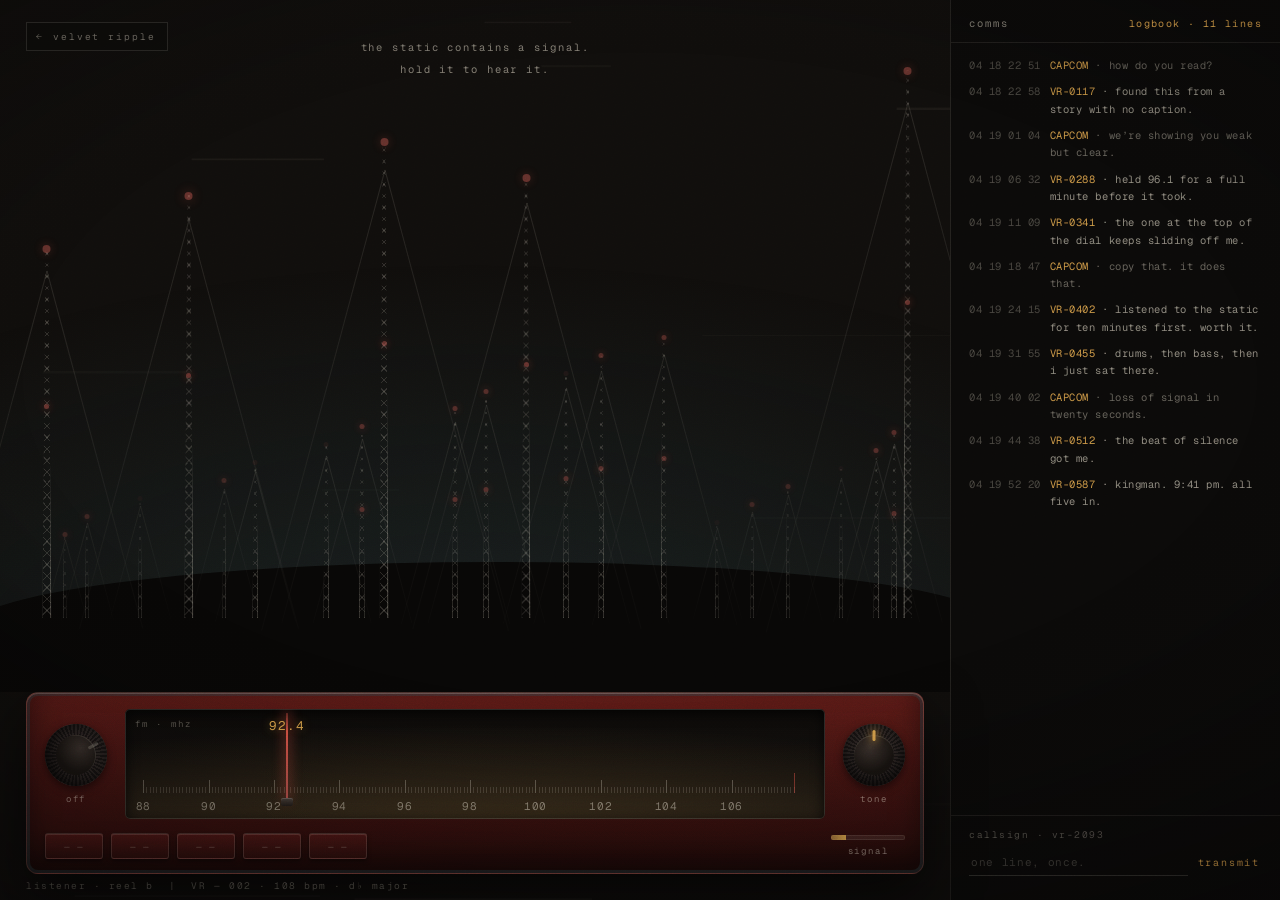
==== 108.html @ c1d1f780 "go live: seo, structured data, and the room - index.html: SEO head, JSON-LD, new alt text - 108.html" ====
<!DOCTYPE html>
<html lang="en">
<head>
<meta charset="utf-8">
<meta name="viewport" content="width=device-width, initial-scale=1, maximum-scale=1, user-scalable=no">
<title>108.0 — Velvet Ripple</title>
<meta name="robots" content="noindex,follow">
<link rel="canonical" href="https://velvetripple.art/108.html">
<meta name="description" content="An analog radio band with five signals hidden in it. A room built by Velvet Ripple, indie psychedelia from Phoenix, Arizona.">
<meta name="theme-color" content="#100E0C">
<meta property="og:type" content="website">
<meta property="og:site_name" content="Velvet Ripple">
<meta property="og:url" content="https://velvetripple.art/108.html">
<meta property="og:title" content="108.0">
<meta property="og:description" content="Five signals are hiding on the band. The needle almost never sticks.">
<meta property="og:image" content="https://velvetripple.art/assets/og/velvet-ripple-108-og.png">
<meta property="og:image:width" content="1200">
<meta property="og:image:height" content="630">
<meta property="og:image:alt" content="A slide-rule radio dial marked 88 to 108, tuned past the end of the band.">
<meta name="twitter:card" content="summary_large_image">
<meta name="twitter:title" content="108.0">
<meta name="twitter:description" content="Five signals are hiding on the band. The needle almost never sticks.">
<meta name="twitter:image" content="https://velvetripple.art/assets/og/velvet-ripple-108-og.png">
<link rel="icon" href="assets/velvet-ripple-favicon.png">
<style>
@font-face{font-family:"Gloock";src:url("fonts/Gloock-Regular.ttf") format("truetype");font-weight:400;font-display:swap}
@font-face{font-family:"Geist Mono";src:url("fonts/GeistMono-VariableFont_wght.ttf") format("truetype");font-weight:100 900;font-display:swap}
*{margin:0;padding:0;box-sizing:border-box}
:root{--bone:#EFE7D6;--ink:#161311;--night:#100E0C;--honey:#D9A24B;--sig:#E05548;--sig-d:#B4524B;--ox:#6B1E1A;--teal:#2B4549}
html,body{height:100%}
body{background:var(--night);color:rgba(239,231,214,.62);font-family:"Geist Mono",monospace;overflow:hidden;-webkit-font-smoothing:antialiased;-webkit-tap-highlight-color:transparent}
a{color:var(--honey);text-decoration:none}a:hover{color:var(--bone)}
.mono{font-family:"Geist Mono",monospace;font-size:10.5px;letter-spacing:.18em;text-transform:lowercase}
#bands{position:fixed;inset:0;z-index:1;pointer-events:none}
.grain{position:fixed;inset:0;z-index:6;pointer-events:none;opacity:.5;mix-blend-mode:overlay;background-image:url("data:image/svg+xml,%3Csvg xmlns='http://www.w3.org/2000/svg' width='160' height='160'%3E%3Cfilter id='n'%3E%3CfeTurbulence type='fractalNoise' baseFrequency='.9' numOctaves='2'/%3E%3C/filter%3E%3Crect width='160' height='160' filter='url(%23n)' opacity='.42'/%3E%3C/svg%3E")}
.vig{position:fixed;inset:0;z-index:5;pointer-events:none;background:radial-gradient(120% 90% at 50% 42%,transparent 40%,rgba(4,3,3,.72) 100%)}
.stage{position:fixed;inset:0;z-index:2;display:grid;grid-template-columns:1fr 330px}
.left{position:relative;display:grid;grid-template-rows:1fr auto;min-width:0;user-select:none;-webkit-user-select:none}

/* ---------- the array ---------- */
.array{position:relative;overflow:hidden}
.sky{position:absolute;inset:0;background:radial-gradient(150% 100% at 50% 100%,rgba(43,69,73,.34),rgba(16,14,12,0) 62%)}
.ridge{position:absolute;left:-4%;right:-4%;bottom:0;height:130px;background:#080706;border-radius:52% 48% 0 0/70px 58px 0 0}
.ridge2{position:absolute;left:-10%;right:-10%;bottom:0;height:78px;background:#0C0A09;border-radius:60% 40% 0 0/44px 62px 0 0;opacity:.9}
.masts{position:absolute;inset:0}
.mast{position:absolute;bottom:74px;transform-origin:bottom center}
.truss{position:relative;width:100%;height:100%;clip-path:polygon(36% 0,64% 0,100% 100%,0 100%);
  background:repeating-linear-gradient(46deg,rgba(239,231,214,.15) 0 1px,transparent 1px 8px),repeating-linear-gradient(-46deg,rgba(239,231,214,.15) 0 1px,transparent 1px 8px),linear-gradient(90deg,rgba(239,231,214,.22) 0 1px,transparent 1px calc(100% - 1px),rgba(239,231,214,.22) calc(100% - 1px) 100%)}
.mast .wire{position:absolute;top:6%;left:50%;width:1px;height:100%;transform-origin:top center;background:linear-gradient(rgba(239,231,214,.11),rgba(239,231,214,.015))}
.mast .w1{transform:rotate(15deg)}.mast .w2{transform:rotate(-15deg)}
.beacon{position:absolute;left:50%;translate:-50% 0;width:5px;height:5px;border-radius:50%;background:var(--sig-d);
  box-shadow:0 0 7px 2px rgba(224,85,72,.28);opacity:var(--b,.5);animation:blink var(--per,2s) steps(1,end) infinite var(--del,0s)}
.mast.station .beacon.top{width:8px;height:8px}
.mast.station{--glow:0}
.mast.station .beacon.top{background:color-mix(in oklab,var(--sig-d),var(--sig) calc(var(--glow)*100%));
  box-shadow:0 0 calc(9px + var(--glow)*26px) calc(2px + var(--glow)*7px) rgba(224,85,72,calc(.26 + var(--glow)*.5))}
.mast.station .truss{background:repeating-linear-gradient(46deg,rgba(239,231,214,calc(.15 + var(--glow)*.2)) 0 1px,transparent 1px 8px),repeating-linear-gradient(-46deg,rgba(239,231,214,calc(.15 + var(--glow)*.2)) 0 1px,transparent 1px 8px),linear-gradient(90deg,rgba(239,231,214,calc(.22 + var(--glow)*.3)) 0 1px,transparent 1px calc(100% - 1px),rgba(239,231,214,calc(.22 + var(--glow)*.3)) calc(100% - 1px) 100%)}
.mast.locked .beacon{animation:none;opacity:1}
body[data-beat="on"] .beacon{animation:none!important}
.mast.secret{--glow:0}
.mast.secret .beacon.top{opacity:calc(.1 + var(--glow) * .9);background:color-mix(in oklab,var(--sig-d),var(--honey) calc(var(--glow) * 100%));box-shadow:0 0 calc(4px + var(--glow) * 22px) calc(1px + var(--glow) * 6px) rgba(217,162,75,calc(var(--glow) * .55))}
.mast.found .beacon.top{background:var(--honey);opacity:1;box-shadow:0 0 16px 5px rgba(217,162,75,.45)}
.mast.found .truss{background:repeating-linear-gradient(46deg,rgba(239,231,214,.3) 0 1px,transparent 1px 8px),repeating-linear-gradient(-46deg,rgba(239,231,214,.3) 0 1px,transparent 1px 8px),linear-gradient(90deg,rgba(239,231,214,.34) 0 1px,transparent 1px calc(100% - 1px),rgba(239,231,214,.34) calc(100% - 1px) 100%)}
.mast.locked .beacon.top{background:var(--sig);box-shadow:0 0 22px 6px rgba(224,85,72,.5)}
body[data-sync="on"] .beacon{animation:pulse .5555s ease-in-out infinite!important;opacity:1}body[data-sync="on"] .array{opacity:.16;filter:saturate(.5);transition:opacity 3.6s ease,filter 3.6s ease}
body[data-sync="on"] .set{opacity:.5;transition:opacity 3.6s ease}
body[data-sync="on"] .comms{opacity:.62;transition:opacity 3.6s ease}
body[data-after="on"] .array{opacity:1;filter:none}
body[data-after="on"] .set{opacity:.94}
body[data-after="on"] .comms{opacity:1}
.array,.set,.comms{transition:opacity 1.2s ease}
@keyframes blink{0%,42%{opacity:.9}43%,100%{opacity:.12}}
@keyframes pulse{0%,100%{opacity:.22}50%{opacity:1}}
.stamp{position:absolute;bottom:52px;translate:-50% 0;white-space:nowrap;color:rgba(239,231,214,.5);opacity:0;transition:opacity 1.2s ease}
.stamp.on{opacity:1}
.stamp.placed{translate:0 0}
.stamp.hint{white-space:normal;width:30ch;text-align:center;font-size:9.5px;line-height:1.85;color:rgba(217,162,75,.78);translate:0 0;padding:8px 10px;background:radial-gradient(58% 66% at 50% 50%,rgba(8,7,6,.94),rgba(8,7,6,.72) 62%,rgba(8,7,6,0));text-shadow:0 0 9px rgba(8,7,6,.95),0 0 3px rgba(8,7,6,.9)}
.stamp.hint.on{opacity:var(--qa,1)}
.mast.calling .beacon.top{animation:call 3.4s ease-in-out infinite!important;opacity:1!important;background:var(--honey)!important;box-shadow:0 0 18px 5px rgba(217,162,75,.4)!important}
@keyframes call{0%,100%{opacity:.12}50%{opacity:1}}
.hail{position:absolute;top:36px;left:0;right:0;text-align:center;color:rgba(239,231,214,.5);line-height:2.1;transition:opacity 1.6s ease}
.ghost{position:absolute;top:calc(50% - 8px);left:0;right:0;text-align:center;color:rgba(239,231,214,.34);opacity:0;transition:opacity 1.1s ease;font-style:normal;letter-spacing:.14em}
.ghost.on{opacity:1}

/* ---------- the set — oxblood bakelite, honey dial glass, teal bevel ---------- */
.set{margin:0 26px 26px;padding:16px 18px 14px;border-radius:12px;border:1px solid rgba(239,231,214,.16);
  background:linear-gradient(#5C1B17,#3E1210 58%,#290D0B);
  box-shadow:inset 0 1px 0 rgba(239,231,214,.2),inset 0 0 0 3px rgba(43,69,73,.4),inset 0 -16px 30px rgba(0,0,0,.5),0 22px 54px rgba(0,0,0,.66)}
.setrow{display:grid;grid-template-columns:auto 1fr auto;gap:18px;align-items:center}
.knob{width:62px;height:62px;border-radius:50%;position:relative;cursor:grab;touch-action:none;flex:none;
  background:radial-gradient(70% 70% at 50% 30%,#241E1C,#141110);
  box-shadow:inset 0 0 0 1px rgba(239,231,214,.2),0 3px 8px rgba(0,0,0,.55)}
.knob:active{cursor:grabbing}
.knob .face{position:absolute;inset:0;border-radius:50%;rotate:var(--rot,-140deg);
  background:repeating-conic-gradient(from 0deg,#2C2523 0deg 4deg,#191514 4deg 8deg);
  box-shadow:inset 0 -6px 14px rgba(0,0,0,.7)}
.knob .face::after{content:"";position:absolute;inset:11px;border-radius:50%;background:radial-gradient(60% 60% at 40% 32%,#3A312C,#171310);box-shadow:inset 0 1px 0 rgba(239,231,214,.14)}
.knob .mark{position:absolute;left:50%;top:6px;width:3px;height:11px;background:var(--honey);translate:-50% 0;z-index:2;border-radius:2px;box-shadow:0 0 8px 1px rgba(217,162,75,.75)}
.knob.off .mark{background:rgba(239,231,214,.22);box-shadow:none}
.klabel{text-align:center;margin-top:7px;color:rgba(239,231,214,.5);font-size:9px;letter-spacing:.2em}
.glass{position:relative;height:110px;border-radius:5px;overflow:hidden;cursor:ew-resize;touch-action:none;
  background:radial-gradient(130% 150% at 50% 128%,rgba(217,162,75,.26),rgba(217,162,75,.06) 58%,transparent 76%),linear-gradient(#0D0B09,#161311);
  box-shadow:inset 0 0 0 1px rgba(239,231,214,.16),inset 0 3px 14px rgba(0,0,0,.85)}
.scale{position:absolute;left:0;right:0;bottom:0;top:0}
.tick{position:absolute;bottom:26px;width:1px;background:rgba(239,231,214,.3)}
.tick.min{height:6px;background:rgba(239,231,214,.16)}
.tick.maj{height:13px}
.numl{position:absolute;bottom:6px;translate:-50% 0;font-size:11px;letter-spacing:.06em;color:rgba(239,231,214,.5);font-variant-numeric:tabular-nums}
.endmark{position:absolute;bottom:26px;width:1px;height:20px;background:rgba(224,85,72,.5)}
.past{position:absolute;bottom:6px;translate:-50% 0;font-size:11px;color:var(--honey);opacity:0;transition:opacity 1.4s ease;font-variant-numeric:tabular-nums}
.past.on{opacity:1}
.band-l{position:absolute;left:10px;top:9px;font-size:9px;letter-spacing:.24em;color:rgba(239,231,214,.34)}
.needle{position:absolute;top:4px;bottom:20px;width:2px;translate:-1px 0;background:linear-gradient(rgba(224,85,72,.4),var(--sig) 22%,var(--sig-d));box-shadow:0 0 12px 2px rgba(224,85,72,.45)}
.needle::after{content:"";position:absolute;left:-5px;bottom:-7px;width:12px;height:8px;background:linear-gradient(#4A413B,#221D19);border-radius:2px;box-shadow:inset 0 1px 0 rgba(239,231,214,.2)}
.read{position:absolute;top:8px;translate:-50% 0;font-size:12.5px;letter-spacing:.08em;color:var(--honey);font-variant-numeric:tabular-nums;white-space:nowrap;text-shadow:0 0 10px rgba(217,162,75,.45)}
.hold{position:absolute;bottom:22px;height:2px;background:var(--honey);box-shadow:0 0 8px rgba(217,162,75,.7);width:0;opacity:.9}
.vu{width:74px;flex:none}
.vubar{height:5px;border-radius:2px;background:rgba(239,231,214,.09);overflow:hidden;box-shadow:inset 0 0 0 1px rgba(239,231,214,.1)}
.vufill{height:100%;width:0;background:linear-gradient(90deg,rgba(217,162,75,.6),var(--honey));transition:width .09s linear}
.presets{display:flex;gap:8px;margin-top:14px;align-items:center;flex-wrap:wrap}
.pre{flex:none;width:58px;height:26px;border-radius:3px;border:1px solid rgba(239,231,214,.16);background:linear-gradient(#4E1715,#2C0E0C);
  color:rgba(239,231,214,.3);font-family:inherit;font-size:9.5px;letter-spacing:.1em;cursor:default;
  box-shadow:inset 0 1px 0 rgba(239,231,214,.16),0 2px 4px rgba(0,0,0,.5);font-variant-numeric:tabular-nums}
.pre.set{color:var(--honey);cursor:pointer;border-color:rgba(217,162,75,.34)}
.pre.set:hover{color:var(--bone)}
.pre:active{translate:0 1px}
.corner{display:flex;gap:16px;align-items:center;margin-left:auto;color:rgba(239,231,214,.34)}

/* ---------- comms ---------- */
.comms{border-left:1px solid rgba(239,231,214,.1);background:#0B0A09;display:grid;grid-template-rows:auto 1fr auto;min-height:0}
.chead{padding:16px 18px 12px;border-bottom:1px solid rgba(239,231,214,.09);display:flex;justify-content:space-between;align-items:baseline;gap:10px}
.chead .t{color:rgba(239,231,214,.5)}
.chead .n{color:var(--honey);font-size:10px;letter-spacing:.14em}
.log{overflow-y:auto;padding:14px 18px 18px;display:flex;flex-direction:column;gap:9px;scrollbar-width:thin;scrollbar-color:rgba(239,231,214,.16) transparent}
.log::-webkit-scrollbar{width:6px}.log::-webkit-scrollbar-thumb{background:rgba(239,231,214,.16)}
.line{font-size:10.5px;line-height:1.65;letter-spacing:.05em;display:grid;grid-template-columns:auto 1fr;gap:9px;opacity:0;animation:fadein 1.1s ease forwards}
@keyframes fadein{to{opacity:1}}
.line .ts{color:rgba(239,231,214,.26);font-variant-numeric:tabular-nums;white-space:nowrap}
.line .body{color:rgba(239,231,214,.56)}
.line .cs{color:rgba(217,162,75,.9)}
.line.capcom .body{color:rgba(239,231,214,.38)}
.line.mine .body{color:var(--bone)}
.line.acq .body{color:rgba(224,85,72,.9)}
.cfoot{border-top:1px solid rgba(239,231,214,.09);padding:12px 18px 16px;display:flex;flex-direction:column;gap:8px}
.cfoot .you{color:rgba(239,231,214,.34);font-size:9.5px;letter-spacing:.16em}
.cin{display:flex;gap:8px}
input{flex:1;min-width:0;background:transparent;border:none;border-bottom:1px solid rgba(239,231,214,.18);color:var(--bone);font-family:inherit;font-size:11px;letter-spacing:.06em;padding:6px 2px;outline:none}
input::placeholder{color:rgba(239,231,214,.24)}
input:focus{border-bottom-color:var(--honey)}
.send{background:none;border:none;color:var(--honey);font-family:inherit;font-size:10px;letter-spacing:.18em;cursor:pointer;padding:6px 2px}
.send:hover{color:var(--bone)}
.spent{color:rgba(239,231,214,.28);font-size:9.5px;letter-spacing:.12em}

/* ---------- claim ---------- */
.claim{position:fixed;inset:0;z-index:7;display:grid;place-items:center;align-content:center;overflow-y:auto;background:radial-gradient(58% 56% at 50% 50%,rgba(8,7,6,.88),rgba(8,7,6,.5) 66%,rgba(8,7,6,.12));opacity:0;pointer-events:none;transition:opacity 2.2s ease;padding:24px}
.claim.on{opacity:1;pointer-events:none}
.btn,.link{pointer-events:auto}
.card{--cov:min(78vw,36vh,368px);display:flex;flex-direction:column;gap:clamp(10px,2.2vh,18px);align-items:center;text-align:center;max-width:420px;margin:auto;translate:0 var(--shift,0px)}
.cover{width:var(--cov);aspect-ratio:1/1;overflow:hidden;background:#1A1512;box-shadow:0 26px 70px rgba(0,0,0,.7)}
.cover img{width:100%;height:100%;object-fit:cover;transform:scale(1.06);transition:transform 6s ease,filter 3s ease;filter:saturate(.92)}
.claim.on .cover img{transform:scale(1)}
.ctitle{font-family:"Gloock",serif;font-size:clamp(22px,4vh,30px);color:var(--bone);line-height:1.1}
.cline{color:rgba(239,231,214,.6);font-size:11.5px;letter-spacing:.14em;line-height:2}
.btns{display:flex;flex-direction:column;gap:14px;align-items:center;width:var(--cov);margin-top:6px}
.btn{width:100%;min-width:220px;border:1px solid rgba(217,162,75,.55);background:rgba(217,162,75,.1);color:var(--honey);font-family:inherit;font-size:10.5px;letter-spacing:.18em;padding:14px 16px;cursor:pointer;white-space:nowrap;backdrop-filter:blur(2px)}
.btn:hover{background:var(--honey);color:#181310}
.link{background:none;border:none;color:rgba(239,231,214,.44);font-family:inherit;font-size:10.5px;letter-spacing:.2em;cursor:pointer;border-bottom:1px solid rgba(239,231,214,.2);padding-bottom:3px}
.link:hover{color:var(--bone)}
.cmark{position:fixed;left:26px;bottom:8px;z-index:4;color:rgba(239,231,214,.3);font-size:9.5px;letter-spacing:.16em}
.home{position:fixed;left:26px;top:22px;z-index:7;display:inline-flex;align-items:center;gap:9px;color:rgba(239,231,214,.4);font-size:9.5px;letter-spacing:.2em;padding:7px 11px 7px 9px;border:1px solid rgba(239,231,214,.12);background:rgba(11,10,9,.5);transition:color .5s ease,border-color .5s ease}
.home:hover{color:var(--bone);border-color:rgba(217,162,75,.5)}
.home span{opacity:.7}
.recall{position:absolute;top:30px;left:50%;translate:-50% 0;z-index:2;white-space:nowrap;color:rgba(217,162,75,.6);font-size:9px;letter-spacing:.16em;opacity:0;transition:opacity 1.4s ease;pointer-events:none}
.recall.on{opacity:1}
.risen{position:fixed;inset:0;z-index:6;display:grid;place-items:center;pointer-events:none;padding:26px;opacity:0;transition:opacity 1.4s ease}
.risen.on{opacity:1}
.risen span{font-family:"Gloock",serif;font-size:clamp(26px,4.6vw,44px);line-height:1.15;color:var(--bone);text-align:center;text-shadow:0 0 46px rgba(217,162,75,.4)}
.reveal{position:fixed;inset:0;z-index:6;display:grid;place-items:center;align-content:center;gap:16px;padding:26px;pointer-events:none;text-align:center;opacity:0;transition:opacity 1s ease}
.reveal.on{opacity:1}
.reveal .rc{color:rgba(239,231,214,.52);letter-spacing:.22em;font-size:10.5px;min-height:12px}
.reveal .rl{font-family:"Gloock",serif;font-size:calc(clamp(21px,3.2vw,33px) * var(--q,1));line-height:1.22;color:var(--bone);max-width:22ch;opacity:var(--qa,1);text-shadow:0 0 42px rgba(217,162,75,.34);transition:font-size .8s ease,opacity .8s ease}
.reveal .rs{color:rgba(217,162,75,.6);letter-spacing:.24em;font-size:9px}
.spark{position:fixed;z-index:6;width:6px;height:6px;margin:-3px 0 0 -3px;border-radius:50%;background:var(--bone);box-shadow:0 0 16px 5px rgba(217,162,75,.55);pointer-events:none;
  transition:left 1.05s cubic-bezier(.3,.7,.2,1),top 1.05s cubic-bezier(.3,.7,.2,1),width .9s ease,height .9s ease,margin .9s ease,opacity .5s ease}

@media (max-width:1040px){
  .stage{grid-template-columns:1fr}
  .comms{position:fixed;right:0;top:0;bottom:0;width:min(88vw,330px);z-index:8;transform:translateX(100%);transition:transform .5s cubic-bezier(.2,.7,.2,1)}
  body[data-comms="open"] .comms{transform:translateX(0)}
  .commstab{position:fixed;right:0;top:14px;z-index:9;border:1px solid rgba(239,231,214,.14);border-right:none;background:#131110;color:rgba(239,231,214,.5);font-family:inherit;font-size:9.5px;letter-spacing:.18em;padding:9px 12px;cursor:pointer}
  .set{margin:0 12px 30px;padding:14px}
  .setrow{gap:12px}.knob{width:50px;height:50px}
  .glass{height:120px}
  .recall{font-size:8.5px;letter-spacing:.12em}
  .cmark{left:14px}
  .home{left:14px;top:14px;font-size:9px}
}
@media (min-width:1041px){.commstab{display:none}}
@media (prefers-reduced-motion:reduce){.beacon{animation:none!important}}
</style>
</head>
<body data-comms="closed">

<canvas id="bands"></canvas>

<div class="stage">
  <div class="left">
    <div class="array" id="array">
      <div class="sky"></div>
      <div class="ridge2"></div>
      <div class="ridge"></div>
      <div class="masts" id="masts"></div>
      <div class="hail mono" id="hail">the static contains a signal.<br>hold it to hear it.</div>
      <div class="ghost mono" id="ghost"></div>
    </div>

    <div class="set">
      <div class="setrow">
        <div>
          <div class="knob off" id="knobPower"><span class="face"><span class="mark"></span></span></div>
          <div class="klabel" id="powerLabel">off</div>
        </div>
        <div class="glass" id="glass">
          <span class="band-l">fm · mhz</span>
          <div class="scale" id="scale"></div>
          <div class="hold" id="hold"></div>
          <div class="needle" id="needle"></div>
          <div class="read" id="read">—</div>
          <div class="recall mono" id="recall">tune back to 108.0 for the transmission.</div>
        </div>
        <div>
          <div class="knob" id="knobTone"><span class="face"><span class="mark"></span></span></div>
          <div class="klabel">tone</div>
        </div>
      </div>
      <div class="presets">
        <button class="pre" data-i="0">— —</button>
        <button class="pre" data-i="1">— —</button>
        <button class="pre" data-i="2">— —</button>
        <button class="pre" data-i="3">— —</button>
        <button class="pre" data-i="4">— —</button>
        <div class="corner">
          <div class="vu"><div class="vubar"><div class="vufill" id="vufill"></div></div><div class="klabel" style="margin-top:5px">signal</div></div>
        </div>
      </div>
    </div>
  </div>

  <div class="comms">
    <div class="chead">
      <span class="t mono">comms</span>
      <span class="n" id="tuned">— tuned in</span>
    </div>
    <div class="log" id="clog"></div>
    <div class="cfoot">
      <span class="you mono" id="you">callsign · —</span>
      <div class="cin">
        <input id="cinput" maxlength="80" placeholder="one line, once." autocomplete="off" spellcheck="false">
        <button class="send" id="csend">transmit</button>
      </div>
      <span class="spent" id="cspent"></span>
    </div>
  </div>
</div>

<button class="commstab" id="commstab">comms</button>

<div class="risen" id="risen"><span>you found the frequency.</span></div>
<div class="reveal" id="reveal"><span class="rc mono" id="rcount"></span><span class="rl" id="rline"></span><span class="rs mono">VR — 002</span></div>

<div class="claim" id="claim">
  <div class="card">
    <div class="cover"><img src="assets/photos/vr-002-cover.jpg" alt="The cover of Frequency by Velvet Ripple"></div>
    <div class="ctitle">all five, together.</div>
    <div class="cline">frequency — september 4.</div>
    <div class="btns">
      <button class="btn" id="btnClaim" data-href="https://ditto.fm/frequency-velvet-ripple">claim the transmission</button>
      <button class="link" id="btnKeep">keep searching</button>
    </div>
  </div>
</div>

<a class="home mono" href="index.html#forming"><span>&larr;</span>velvet ripple</a>
<div class="cmark">listener · reel b &nbsp;|&nbsp; VR — 002 · 108 bpm · d♭ major</div>
<div class="vig"></div>
<div class="grain"></div>

<script src="dial-audio.js"></script>
<script src="dial-ui.js"></script>
</body>
</html>
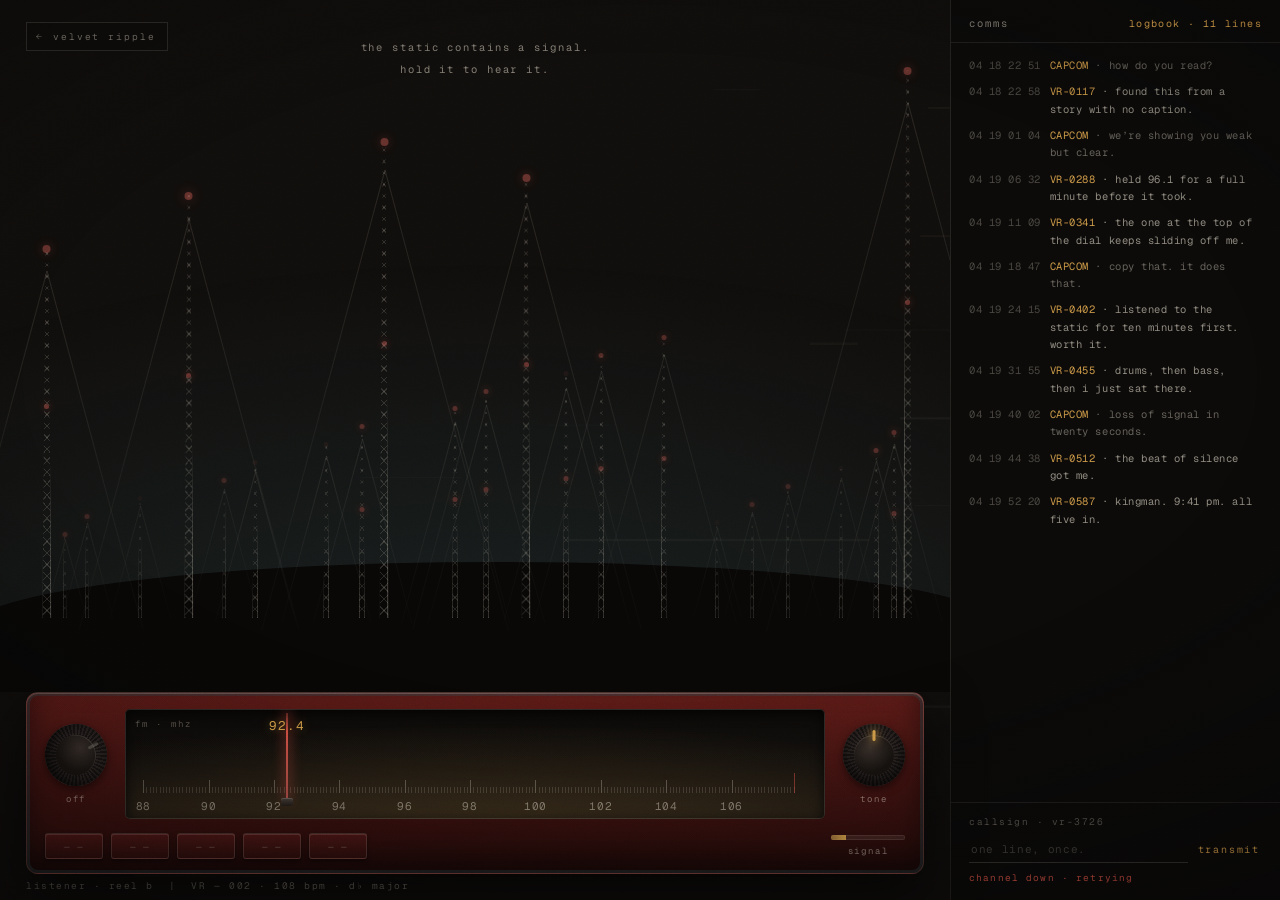
==== commit d1204742: "comms: make the logbook public, with removal by author and owner the logbook was fiction plus one li" ====
--- a/108.html
+++ b/108.html
@@ -133,7 +133,7 @@
 .chead .n{color:var(--honey);font-size:10px;letter-spacing:.14em}
 .log{overflow-y:auto;padding:14px 18px 18px;display:flex;flex-direction:column;gap:9px;scrollbar-width:thin;scrollbar-color:rgba(239,231,214,.16) transparent}
 .log::-webkit-scrollbar{width:6px}.log::-webkit-scrollbar-thumb{background:rgba(239,231,214,.16)}
-.line{font-size:10.5px;line-height:1.65;letter-spacing:.05em;display:grid;grid-template-columns:auto 1fr;gap:9px;opacity:0;animation:fadein 1.1s ease forwards}
+.line{font-size:10.5px;line-height:1.65;letter-spacing:.05em;display:grid;grid-template-columns:auto 1fr auto;gap:9px;opacity:0;animation:fadein 1.1s ease forwards}
 @keyframes fadein{to{opacity:1}}
 .line .ts{color:rgba(239,231,214,.26);font-variant-numeric:tabular-nums;white-space:nowrap}
 .line .body{color:rgba(239,231,214,.56)}
@@ -150,6 +150,24 @@
 .send{background:none;border:none;color:var(--honey);font-family:inherit;font-size:10px;letter-spacing:.18em;cursor:pointer;padding:6px 2px}
 .send:hover{color:var(--bone)}
 .spent{color:rgba(239,231,214,.28);font-size:9.5px;letter-spacing:.12em}
+.spent.warn{color:rgba(224,85,72,.9)}
+/* withdraw — only rendered on lines you may actually remove: your own,
+   or any line once the moderator key is armed. it is a request, not a
+   permission: postgres checks the secret and decides. */
+.del{grid-column:3;align-self:start;background:none;border:none;cursor:pointer;
+  color:rgba(239,231,214,.22);font-family:inherit;font-size:12px;line-height:1.35;
+  padding:0 1px;opacity:0;transition:opacity .25s ease,color .25s ease}
+.line:hover .del,.del:focus-visible{opacity:1}
+.del:hover{color:rgba(224,85,72,.95)}
+.del:focus-visible{outline:1px solid var(--honey);outline-offset:2px}
+@media (hover:none){.del{opacity:.5}}
+.line.going{opacity:.28;transition:opacity .3s ease}
+/* moderator — the field is revealed by ?mod, which grants nothing on
+   its own. hidden entirely for everyone else. */
+.cmod{display:flex;gap:8px;align-items:center;margin-top:2px}
+.cmod[hidden]{display:none}
+.cmod input{font-size:10px}
+.cmod[data-on="1"] input{border-bottom-color:rgba(224,85,72,.7)}
 
 /* ---------- claim ---------- */
 .claim{position:fixed;inset:0;z-index:7;display:grid;place-items:center;align-content:center;overflow-y:auto;background:radial-gradient(58% 56% at 50% 50%,rgba(8,7,6,.88),rgba(8,7,6,.5) 66%,rgba(8,7,6,.12));opacity:0;pointer-events:none;transition:opacity 2.2s ease;padding:24px}
@@ -259,6 +277,10 @@
         <button class="send" id="csend">transmit</button>
       </div>
       <span class="spent" id="cspent"></span>
+      <div class="cmod" id="cmod" hidden>
+        <input id="cmodkey" type="password" placeholder="moderator key" autocomplete="off" spellcheck="false">
+        <button class="send" id="cmodgo">arm</button>
+      </div>
     </div>
   </div>
 </div>
@@ -285,6 +307,7 @@
 <div class="vig"></div>
 <div class="grain"></div>
 
+<script src="comms-config.js"></script>
 <script src="dial-audio.js"></script>
 <script src="dial-ui.js"></script>
 </body>
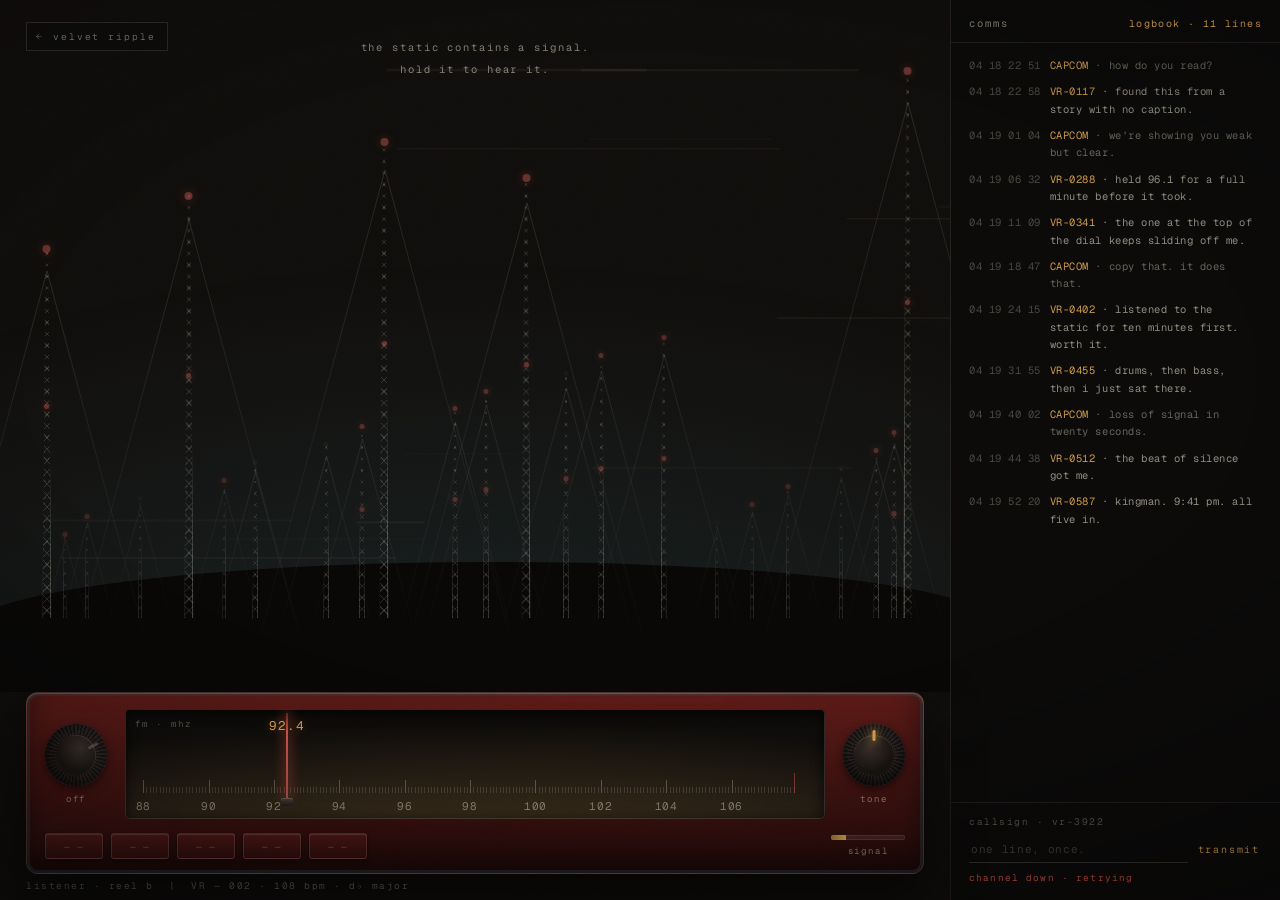
==== commit b31b4539: "comms: drop the in-page moderator key; moderate from the dashboard the moderator field meant a passp" ====
--- a/108.html
+++ b/108.html
@@ -151,9 +151,8 @@
 .send:hover{color:var(--bone)}
 .spent{color:rgba(239,231,214,.28);font-size:9.5px;letter-spacing:.12em}
 .spent.warn{color:rgba(224,85,72,.9)}
-/* withdraw — only rendered on lines you may actually remove: your own,
-   or any line once the moderator key is armed. it is a request, not a
-   permission: postgres checks the secret and decides. */
+/* withdraw — rendered only on your own lines. it is a request, not a
+   permission: postgres checks the browser's token and decides. */
 .del{grid-column:3;align-self:start;background:none;border:none;cursor:pointer;
   color:rgba(239,231,214,.22);font-family:inherit;font-size:12px;line-height:1.35;
   padding:0 1px;opacity:0;transition:opacity .25s ease,color .25s ease}
@@ -162,12 +161,8 @@
 .del:focus-visible{outline:1px solid var(--honey);outline-offset:2px}
 @media (hover:none){.del{opacity:.5}}
 .line.going{opacity:.28;transition:opacity .3s ease}
-/* moderator — the field is revealed by ?mod, which grants nothing on
-   its own. hidden entirely for everyone else. */
-.cmod{display:flex;gap:8px;align-items:center;margin-top:2px}
-.cmod[hidden]{display:none}
-.cmod input{font-size:10px}
-.cmod[data-on="1"] input{border-bottom-color:rgba(224,85,72,.7)}
+/* removing anyone else's line is done from the supabase dashboard.
+   there is no moderator field in the page by design. */
 
 /* ---------- claim ---------- */
 .claim{position:fixed;inset:0;z-index:7;display:grid;place-items:center;align-content:center;overflow-y:auto;background:radial-gradient(58% 56% at 50% 50%,rgba(8,7,6,.88),rgba(8,7,6,.5) 66%,rgba(8,7,6,.12));opacity:0;pointer-events:none;transition:opacity 2.2s ease;padding:24px}
@@ -277,10 +272,6 @@
         <button class="send" id="csend">transmit</button>
       </div>
       <span class="spent" id="cspent"></span>
-      <div class="cmod" id="cmod" hidden>
-        <input id="cmodkey" type="password" placeholder="moderator key" autocomplete="off" spellcheck="false">
-        <button class="send" id="cmodgo">arm</button>
-      </div>
     </div>
   </div>
 </div>
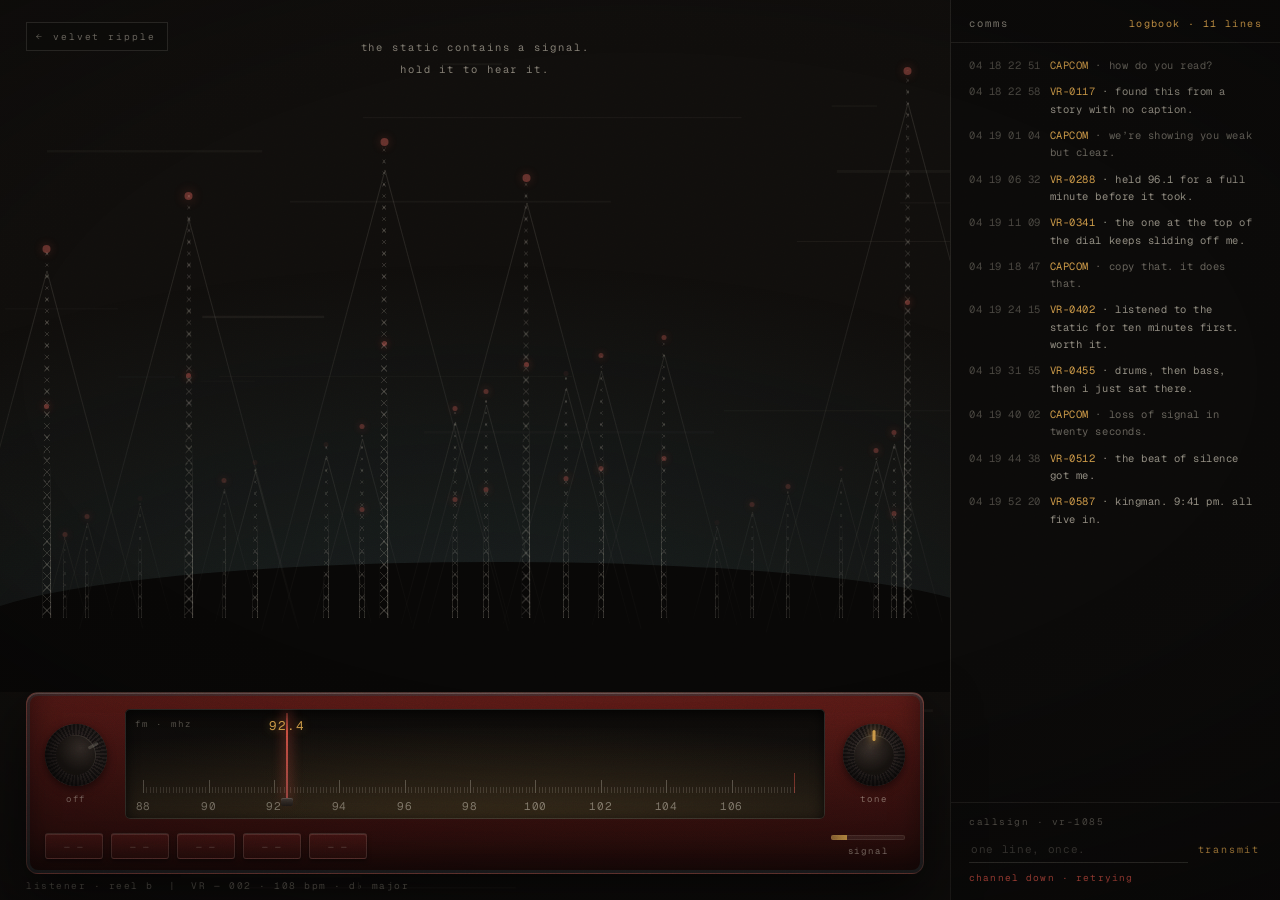
==== commit b0a05e9b: "108: stop the radio jumping when a frequency is found; fix the mobile scale the preset buttons marke" ====
--- a/108.html
+++ b/108.html
@@ -109,7 +109,11 @@
 .endmark{position:absolute;bottom:26px;width:1px;height:20px;background:rgba(224,85,72,.5)}
 .past{position:absolute;bottom:6px;translate:-50% 0;font-size:11px;color:var(--honey);opacity:0;transition:opacity 1.4s ease;font-variant-numeric:tabular-nums}
 .past.on{opacity:1}
-.band-l{position:absolute;left:10px;top:9px;font-size:9px;letter-spacing:.24em;color:rgba(239,231,214,.34)}
+/* the readout rides the needle across the top of the glass and runs
+   straight through this label at the bottom of the band. js fades it out
+   as the needle closes in. */
+.band-l{position:absolute;left:10px;top:9px;font-size:9px;letter-spacing:.24em;color:rgba(239,231,214,.34);
+  transition:opacity .35s ease;pointer-events:none}
 .needle{position:absolute;top:4px;bottom:20px;width:2px;translate:-1px 0;background:linear-gradient(rgba(224,85,72,.4),var(--sig) 22%,var(--sig-d));box-shadow:0 0 12px 2px rgba(224,85,72,.45)}
 .needle::after{content:"";position:absolute;left:-5px;bottom:-7px;width:12px;height:8px;background:linear-gradient(#4A413B,#221D19);border-radius:2px;box-shadow:inset 0 1px 0 rgba(239,231,214,.2)}
 .read{position:absolute;top:8px;translate:-50% 0;font-size:12.5px;letter-spacing:.08em;color:var(--honey);font-variant-numeric:tabular-nums;white-space:nowrap;text-shadow:0 0 10px rgba(217,162,75,.45)}
@@ -121,8 +125,12 @@
 .pre{flex:none;width:58px;height:26px;border-radius:3px;border:1px solid rgba(239,231,214,.16);background:linear-gradient(#4E1715,#2C0E0C);
   color:rgba(239,231,214,.3);font-family:inherit;font-size:9.5px;letter-spacing:.1em;cursor:default;
   box-shadow:inset 0 1px 0 rgba(239,231,214,.16),0 2px 4px rgba(0,0,0,.5);font-variant-numeric:tabular-nums}
-.pre.set{color:var(--honey);cursor:pointer;border-color:rgba(217,162,75,.34)}
-.pre.set:hover{color:var(--bone)}
+/* NB: this state class must never be called `set` — `.set` is the radio
+   cabinet, and a preset button carrying it inherits the cabinet's margin
+   and padding (which .pre never overrides), blowing the strip onto two
+   rows and shoving the whole radio up the screen. */
+.pre.saved{color:var(--honey);cursor:pointer;border-color:rgba(217,162,75,.34)}
+.pre.saved:hover{color:var(--bone)}
 .pre:active{translate:0 1px}
 .corner{display:flex;gap:16px;align-items:center;margin-left:auto;color:rgba(239,231,214,.34)}
 
@@ -204,6 +212,14 @@
   .set{margin:0 12px 30px;padding:14px}
   .setrow{gap:12px}.knob{width:50px;height:50px}
   .glass{height:120px}
+  /* the band is ~212px wide here. at 0.1 mhz per tick that is a tick
+     every 0.98px — a solid smear rather than a slide rule. drop to 0.5
+     mhz, and label every 4 mhz instead of every 2 (88/90/…/106 overlap
+     by 2px at this width once the numbers reach three digits). */
+  .tick.min:not(.half){display:none}
+  .numl:not(.q4){display:none}
+  .numl{font-size:10px}
+  .band-l{letter-spacing:.16em}
   .recall{font-size:8.5px;letter-spacing:.12em}
   .cmark{left:14px}
   .home{left:14px;top:14px;font-size:9px}
